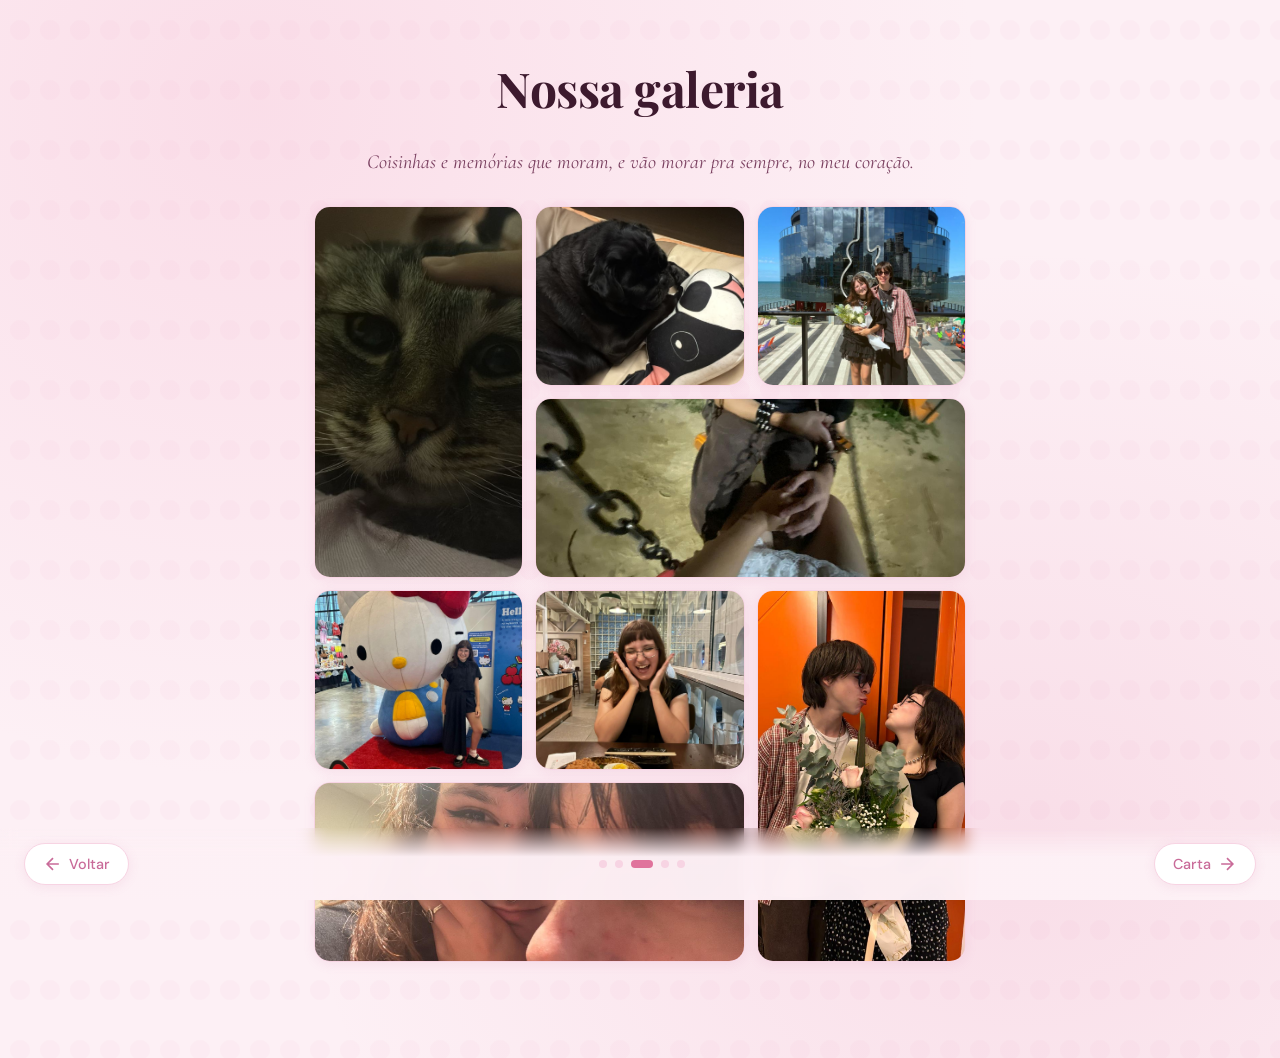
==== html/galeria.html @ 80d92cf3 "pf da certo bosta" ====
<!DOCTYPE html>
<html lang="pt-BR">
<head>
  <meta charset="UTF-8">
  <meta name="viewport" content="width=device-width, initial-scale=1.0">
  <link rel="stylesheet" href="../css/home.css">
  <link rel="stylesheet" href="../css/galeria.css">
  <title>Nossa Galeria</title>
</head>
<body>
  <div class="petals-container" id="petals"></div>

  <main>
    <h1 class="page-title">Nossa galeria</h1>
    <p class="page-sub">Coisinhas e memórias que moram, e vão morar pra sempre, no meu coração.</p>

    <div class="gallery-grid">

      <div class="gallery-item tall"
        data-spotify="https://open.spotify.com/embed/track/3Gu2G1W0WZhFMmg2bD2eKR?utm_source=generator"
        data-song="O Rabugento — Cartolas">
        <img src="../img/WhatsApp Image 2026-03-18 at 00.57.35.jpeg" alt="Memória 1" onerror="this.parentElement.classList.add('placeholder')">
        <div class="gallery-overlay"><span>🐱</span></div>
      </div>

      <div class="gallery-item"
        data-spotify="https://open.spotify.com/embed/track/3B4q6KbHbGV51HO3GznBFF?utm_source=generator"
        data-song="What I Got — Sublime">
        <img src="../img/WhatsApp Image 2026-03-18 at 00.57.54.jpeg" alt="Memória 2" onerror="this.parentElement.classList.add('placeholder')">
        <div class="gallery-overlay"><span>🐶</span></div>
      </div>

      <div class="gallery-item"
        data-spotify="https://open.spotify.com/embed/track/2HvuyQEnKR82zwfIuCBaWH?utm_source=generator"
        data-song="Caso Sério — Rita Lee">
        <img src="../img/WhatsApp Image 2026-03-18 at 00.59.48 (1).jpeg" alt="Memória 3" onerror="this.parentElement.classList.add('placeholder')">
        <div class="gallery-overlay"><span>💍</span></div>
      </div>

      <div class="gallery-item wide"
        data-spotify="https://open.spotify.com/embed/track/7DGQ4elHQhgNLdOPtIM4jB?utm_source=generator"
        data-song="Mecânica Celeste Aplicada — Yonlu">
        <img src="../img/WhatsApp Image 2026-03-18 at 00.59.48.jpeg" alt="Memória 4" onerror="this.parentElement.classList.add('placeholder')">
        <div class="gallery-overlay"><span>💗</span></div>
      </div>

      <div class="gallery-item"
        data-spotify="https://open.spotify.com/embed/track/0psB5QzGb4653K0uaPgEyh?utm_source=generator"
        data-song="Suck My Kiss — RHCP">
        <img src="../img/WhatsApp Image 2026-03-18 at 02.06.01 (1).jpeg" alt="Memória 5" onerror="this.parentElement.classList.add('placeholder')">
        <div class="gallery-overlay"><span style="font-size:15px">TWO HELLO KITTYS TOGETHER OH MY GOD!!!!!!</span></div>
      </div>

      <div class="gallery-item"
        data-spotify="https://open.spotify.com/embed/track/3mwvKOyMmG77zZRunnxp9E?utm_source=generator"
        data-song="Buddy Holly — Weezer">
        <img src="../img/WhatsApp Image 2026-03-18 at 00.59.49.jpeg" alt="Memória 6" onerror="this.parentElement.classList.add('placeholder')">
        <div class="gallery-overlay"><span style="font-size:15px">My Little Angel</span></div>
      </div>

      <div class="gallery-item tall"
        data-spotify="https://open.spotify.com/embed/track/7CjSiLsV6c0N2hEBK0MtaB?utm_source=generator"
        data-song="Não Tenho Imaginação Pra Mudar de Mulher — Marconi Notaro">
        <img src="../img/WhatsApp Image 2026-03-18 at 02.06.01.jpeg" alt="Memória 7" onerror="this.parentElement.classList.add('placeholder')">
        <div class="gallery-overlay"><span>💐</span></div>
      </div>

      <div class="gallery-item wide"
        data-spotify="https://open.spotify.com/embed/track/1oTKnx7AgEhA5wUs3Z8rrr?utm_source=generator"
        data-song="Needles And Pins — Deftones">
        <img src="../img/WhatsApp Image 2026-03-18 at 02.06.00.jpeg" alt="Memória 8" onerror="this.parentElement.classList.add('placeholder')">
        <div class="gallery-overlay"><span>♾️</span></div>
      </div>

    </div>

    <!-- Lightbox -->
    <div class="lightbox" id="lightbox">
      <button class="lightbox-close" id="lightboxClose">✕</button>
      <div class="lightbox-inner" id="lightboxInner">
        <img id="lightbox-img" src="" alt="">
        <div class="lightbox-player" id="lightboxPlayer">
          <div class="player-note">🎵 <span id="playerSongName"></span></div>
          <iframe id="spotifyEmbed" src="" frameBorder="0" allowfullscreen=""
            allow="autoplay; clipboard-write; encrypted-media; fullscreen; picture-in-picture"
            loading="lazy"></iframe>
        </div>
      </div>
    </div>
  </main>

  <!-- NAV: index(0) · pageOne(1) · galeria(2✦) · carta(3) · setlist(4) -->
  <nav class="page-nav">
    <a href="pageOne.html" class="nav-btn nav-prev">
      <svg width="20" height="20" viewBox="0 0 24 24" fill="none" stroke="currentColor" stroke-width="2"><path d="M19 12H5M12 19l-7-7 7-7"/></svg>
      <span>Voltar</span>
    </a>
    <div class="nav-dots">
      <a href="index.html"   class="dot"></a>
      <a href="pageOne.html" class="dot"></a>
      <span                  class="dot active"></span>
      <a href="setlist.html" class="dot"></a>
      <a href="carta.html"   class="dot"></a>
    </div>
    <a href="carta.html" class="nav-btn nav-next">
      <span>Carta</span>
      <svg width="20" height="20" viewBox="0 0 24 24" fill="none" stroke="currentColor" stroke-width="2"><path d="M5 12h14M12 5l7 7-7 7"/></svg>
    </a>
  </nav>

  <script src="js/galeria.js"></script>
</body>
</html>
---- css/home.css ----
/* ===== IMPORTS ===== */
@import url('https://fonts.googleapis.com/css2?family=Playfair+Display:ital,wght@0,400;0,700;1,400;1,700&family=Cormorant+Garamond:ital,wght@0,300;0,400;0,600;1,300;1,400&family=DM+Sans:wght@300;400;500&display=swap');

/* ===== VARIABLES ===== */
:root {
  --rose:       #f2a7c3;
  --rose-deep:  #e0739c;
  --rose-light: #fce4ef;
  --blush:      #fdf0f5;
  --petal:      #f7d4e3;
  --mauve:      #c96b99;
  --text-dark:  #3d1a2e;
  --text-mid:   #7a4060;
  --text-light: #b07090;
  --white:      #ffffff;
  --card-bg:    rgba(255,255,255,0.72);
  --shadow:     0 8px 40px rgba(201,107,153,0.18);
  --shadow-sm:  0 2px 12px rgba(201,107,153,0.12);
  --nav-h:      72px;
}

/* ===== RESET ===== */
*, *::before, *::after { box-sizing: border-box; margin: 0; padding: 0; }
html { scroll-behavior: smooth; }

/* ===== BODY ===== */
body {
  background-color: var(--blush);
  background-image:
    radial-gradient(ellipse at 20% 10%, rgba(242,167,195,0.25) 0%, transparent 50%),
    radial-gradient(ellipse at 80% 80%, rgba(224,115,156,0.15) 0%, transparent 50%),
    url("data:image/svg+xml,%3Csvg width='60' height='60' viewBox='0 0 60 60' xmlns='http://www.w3.org/2000/svg'%3E%3Cg fill='none' fill-rule='evenodd'%3E%3Cg fill='%23f2a7c3' fill-opacity='0.07'%3E%3Cpath d='M30 30c0-5.523-4.477-10-10-10S10 24.477 10 30s4.477 10 10 10 10-4.477 10-10zm10 0c0 5.523 4.477 10 10 10s10-4.477 10-10-4.477-10-10-10-10 4.477-10 10z'/%3E%3C/g%3E%3C/g%3E%3C/svg%3E");
  font-family: 'DM Sans', sans-serif;
  color: var(--text-dark);
  min-height: 100vh;
  overflow-x: hidden;
}

/* ===== PETALS ===== */
.petals-container {
  position: fixed; inset: 0;
  pointer-events: none; z-index: 0; overflow: hidden;
}
.petal {
  position: absolute; top: -40px;
  width: 12px; height: 12px;
  background: radial-gradient(circle at 40% 30%, #fce4ef, #f2a7c3);
  border-radius: 50% 0 50% 0; opacity: 0;
  animation: fall linear infinite;
}
@keyframes fall {
  0%   { transform: translateY(-40px) rotate(0deg);   opacity: 0; }
  10%  { opacity: 0.7; }
  90%  { opacity: 0.5; }
  100% { transform: translateY(110vh) rotate(720deg); opacity: 0; }
}

/* ===== MAIN ===== */
main {
  position: relative; z-index: 1;
  max-width: min(700px, 100%);
  margin: 0 auto;
  padding: clamp(32px,6vw,60px) clamp(16px,4vw,24px) calc(var(--nav-h) + 24px);
  display: flex; flex-direction: column;
  align-items: center;
  gap: clamp(20px,4vw,32px);
}

/* ===== SHARED TYPOGRAPHY ===== */
.page-title {
  font-family: 'Playfair Display', serif;
  font-size: clamp(1.6rem, 5vw, 3rem);
  font-weight: 700; color: var(--text-dark);
  text-align: center; line-height: 1.2; letter-spacing: -0.5px;
}
.page-title span { color: var(--rose-deep); font-style: italic; }

.page-sub {
  font-family: 'Cormorant Garamond', serif;
  font-size: clamp(1rem, 3vw, 1.25rem);
  font-style: italic; color: var(--text-mid); text-align: center;
}

/* ===== PHOTO FRAME ===== */
.photo-frame {
  width: 100%; max-width: 560px;
  border-radius: 20px; overflow: hidden;
  box-shadow: var(--shadow); border: 3px solid var(--petal);
  background: var(--petal); min-height: 160px;
  display: flex; align-items: center; justify-content: center;
}
.photo-frame img { width: 100%; display: block; }

/* ===== COUNTER ===== */
.counter-section {
  text-align: center; display: flex; flex-direction: column;
  align-items: center; gap: 12px; width: 100%;
}
.counter-label {
  font-family: 'Cormorant Garamond', serif;
  font-size: clamp(1.1rem, 3vw, 1.4rem);
  font-style: italic; color: var(--text-mid);
}
#contador {
  font-family: 'Playfair Display', serif;
  font-size: clamp(0.85rem, 2.5vw, 1.1rem);
  font-weight: 700; color: var(--text-dark);
  background: var(--card-bg); border: 1.5px solid var(--petal);
  padding: clamp(14px,3vw,24px) clamp(16px,4vw,40px);
  border-radius: 20px; box-shadow: var(--shadow-sm); line-height: 2;
  width: 100%; max-width: 520px;
}

/* ===== SPOTIFY EMBED ===== */
.spotify-iframe {
  width: 100%; max-width: 560px;
  border-radius: 16px; box-shadow: var(--shadow-sm); display: block;
  height: 152px;
}

/* ===== NAV ===== */
.page-nav {
  position: fixed; bottom: 0; left: 0; right: 0;
  z-index: 100; height: var(--nav-h);
  display: flex; align-items: center; justify-content: space-between;
  padding: 0 clamp(12px,4vw,24px) env(safe-area-inset-bottom, 0px);
  background: linear-gradient(to top, rgba(253,240,245,0.98) 60%, transparent);
  backdrop-filter: blur(8px); -webkit-backdrop-filter: blur(8px);
}
.nav-btn {
  display: flex; align-items: center; gap: 6px;
  text-decoration: none; font-family: 'DM Sans', sans-serif;
  font-size: clamp(0.78rem, 2.5vw, 0.9rem); font-weight: 500;
  color: var(--mauve); background: var(--white);
  border: 1.5px solid var(--petal);
  padding: clamp(8px,2vw,10px) clamp(12px,3vw,18px);
  border-radius: 50px; box-shadow: var(--shadow-sm); transition: all 0.2s ease;
  white-space: nowrap;
}
.nav-btn:hover { background: var(--rose-light); transform: translateY(-2px); box-shadow: var(--shadow); }
.nav-dots { display: flex; gap: clamp(5px,1.5vw,8px); align-items: center; }
.dot {
  width: 8px; height: 8px; border-radius: 50%;
  background: var(--petal); text-decoration: none;
  display: inline-block; transition: all 0.2s ease; flex-shrink: 0;
}
.dot:hover { background: var(--rose-deep); transform: scale(1.3); }
.dot.active { background: var(--rose-deep); width: 22px; border-radius: 4px; }

/* ===== ENTER BUTTON ===== */
.btn-enter {
  display: inline-flex; align-items: center; gap: 10px;
  background: linear-gradient(135deg, var(--rose), var(--rose-deep));
  color: white; border: none; border-radius: 50px;
  padding: clamp(12px,3vw,16px) clamp(24px,5vw,36px);
  font-size: clamp(0.95rem, 2.5vw, 1.1rem);
  font-family: 'DM Sans', sans-serif; font-weight: 500; cursor: pointer;
  box-shadow: 0 6px 24px rgba(201,107,153,0.35); transition: all 0.3s ease;
}
.btn-enter:hover { transform: translateY(-3px); box-shadow: 0 10px 32px rgba(201,107,153,0.45); }

/* ===== SCROLLBAR ===== */
::-webkit-scrollbar { width: 4px; }
::-webkit-scrollbar-track { background: var(--blush); }
::-webkit-scrollbar-thumb { background: var(--petal); border-radius: 2px; }
::-webkit-scrollbar-thumb:hover { background: var(--rose); }

/* ===== RESPONSIVE ===== */
@media (max-width: 480px) {
  .nav-btn span { display: none; }
  .nav-btn { padding: 9px 12px; }
  .dot { width: 7px; height: 7px; }
  .dot.active { width: 18px; }
}
---- css/galeria.css ----
/* ===== GALERIA PAGE ===== */
@keyframes fadeUp {
  from { opacity: 0; transform: translateY(24px); }
  to   { opacity: 1; transform: translateY(0); }
}

.gallery-grid {
  width: 100%; max-width: 660px;
  display: grid;
  grid-template-columns: repeat(3, 1fr);
  grid-auto-rows: clamp(120px,22vw,180px);
  gap: clamp(6px,2vw,12px);
  animation: fadeUp 0.8s ease both;
}

.gallery-item {
  position: relative; border-radius: clamp(10px,2vw,16px);
  overflow: hidden; cursor: pointer;
  background: linear-gradient(135deg, var(--petal), var(--rose-light));
  border: 1.5px solid var(--petal); box-shadow: var(--shadow-sm);
  transition: transform 0.3s ease, box-shadow 0.3s ease;
}
.gallery-item:hover { transform: scale(1.03) translateY(-3px); box-shadow: var(--shadow); z-index: 2; }
.gallery-item.tall  { grid-row: span 2; }
.gallery-item.wide  { grid-column: span 2; }

.gallery-item img {
  width: 100%; height: 100%; object-fit: cover;
  display: block; transition: transform 0.4s ease;
}
.gallery-item:hover img { transform: scale(1.06); }

.gallery-overlay {
  position: absolute; inset: 0;
  background: linear-gradient(to top, rgba(201,107,153,0.6), transparent 60%);
  display: flex; align-items: flex-end; justify-content: flex-end;
  padding: clamp(6px,2vw,12px); opacity: 0; transition: opacity 0.3s ease;
}
.gallery-item:hover .gallery-overlay { opacity: 1; }
.gallery-overlay span {
  font-size: clamp(1rem,3vw,1.4rem); color: white;
  text-shadow: 0 1px 4px rgba(0,0,0,0.5); text-align: right; line-height: 1.3;
}

.gallery-item.placeholder { display: flex; align-items: center; justify-content: center; }
.gallery-item.placeholder::before { content: '📷'; font-size: 2rem; opacity: 0.4; }

/* ===== LIGHTBOX ===== */
.lightbox {
  position: fixed; inset: 0;
  background: rgba(30,8,20,0.93); z-index: 1000;
  display: none; align-items: center; justify-content: center;
  padding: clamp(16px,4vw,32px);
  backdrop-filter: blur(10px); -webkit-backdrop-filter: blur(10px);
}
.lightbox.active { display: flex; animation: lbFade 0.3s ease both; }
@keyframes lbFade { from { opacity: 0; } to { opacity: 1; } }

.lightbox-inner {
  display: flex; flex-direction: column; align-items: center;
  gap: clamp(10px,2vw,16px);
  max-width: min(90vw, 560px); width: 100%;
  animation: lbRise 0.35s ease both;
}
@keyframes lbRise {
  from { transform: scale(0.92) translateY(16px); opacity: 0; }
  to   { transform: scale(1) translateY(0); opacity: 1; }
}

#lightbox-img {
  max-width: 100%; max-height: clamp(40vh,55vh,62vh); width: auto;
  object-fit: contain; border-radius: clamp(12px,3vw,18px);
  border: 2px solid rgba(242,167,195,0.25);
  box-shadow: 0 24px 80px rgba(0,0,0,0.55); display: block;
}

.lightbox-player {
  width: 100%;
  background: rgba(255,255,255,0.07);
  border: 1px solid rgba(242,167,195,0.2);
  border-radius: clamp(12px,3vw,16px);
  padding: clamp(10px,2vw,14px) clamp(12px,3vw,16px);
  display: flex; flex-direction: column; gap: 8px;
  backdrop-filter: blur(6px); -webkit-backdrop-filter: blur(6px);
}
.player-note {
  font-family: 'Cormorant Garamond', serif; font-style: italic;
  font-size: clamp(0.8rem,2vw,0.92rem); color: rgba(242,167,195,0.9);
  display: flex; align-items: center; gap: 6px;
}
.lightbox-player iframe {
  display: block !important; width: 100% !important; max-width: 100% !important;
  min-width: 0 !important; height: 80px !important;
  border-radius: 10px !important; box-shadow: none !important; border: none !important;
}

.lightbox-close {
  position: fixed; top: clamp(12px,3vw,18px); right: clamp(14px,3vw,22px);
  z-index: 1001; background: rgba(255,255,255,0.12);
  border: 1px solid rgba(255,255,255,0.18); color: white;
  width: 38px; height: 38px; border-radius: 50%; font-size: 0.95rem;
  cursor: pointer; display: flex; align-items: center; justify-content: center;
  transition: background 0.2s ease;
}
.lightbox-close:hover { background: rgba(255,255,255,0.24); }

/* ===== RESPONSIVE ===== */
@media (max-width: 500px) {
  .gallery-grid {
    grid-template-columns: repeat(2, 1fr);
    grid-auto-rows: clamp(110px,28vw,155px);
  }
  .gallery-item.tall { grid-row: span 1; }
  .gallery-item.wide { grid-column: span 2; }
}
@media (max-width: 360px) {
  .gallery-grid { grid-template-columns: repeat(2, 1fr); }
  .gallery-item.wide { grid-column: span 1; }
}
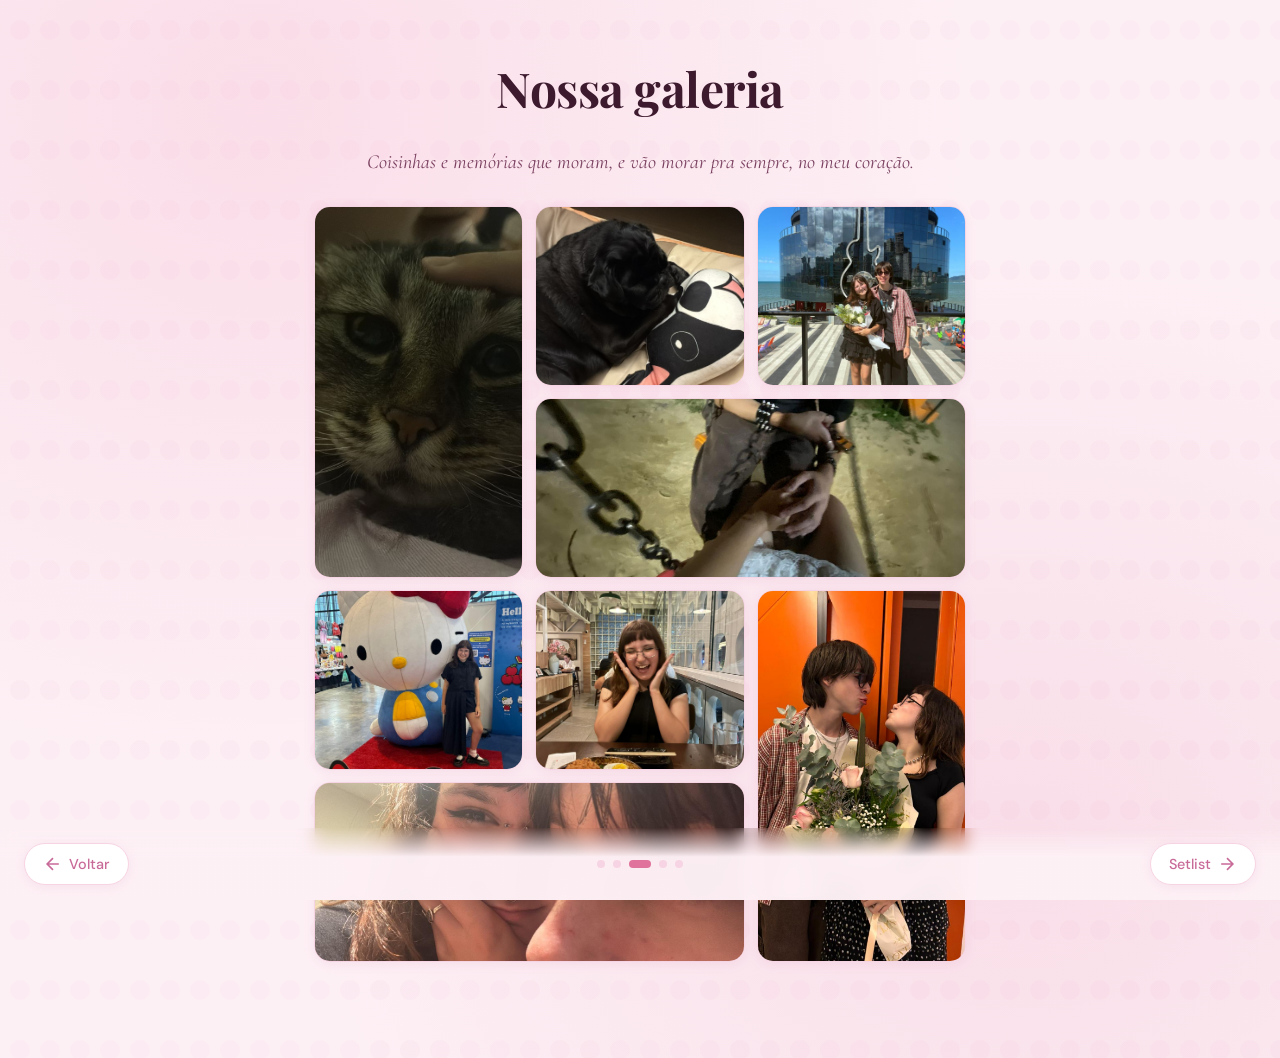
==== commit 0ebe9564: "pf da certo bosta" ====
--- a/html/galeria.html
+++ b/html/galeria.html
@@ -96,14 +96,14 @@
       <span>Voltar</span>
     </a>
     <div class="nav-dots">
-      <a href="index.html"   class="dot"></a>
+      <a href="../index.html"   class="dot"></a>
       <a href="pageOne.html" class="dot"></a>
       <span                  class="dot active"></span>
       <a href="setlist.html" class="dot"></a>
       <a href="carta.html"   class="dot"></a>
     </div>
-    <a href="carta.html" class="nav-btn nav-next">
-      <span>Carta</span>
+    <a href="setlist.html" class="nav-btn nav-next">
+      <span>Setlist</span>
       <svg width="20" height="20" viewBox="0 0 24 24" fill="none" stroke="currentColor" stroke-width="2"><path d="M5 12h14M12 5l7 7-7 7"/></svg>
     </a>
   </nav>
